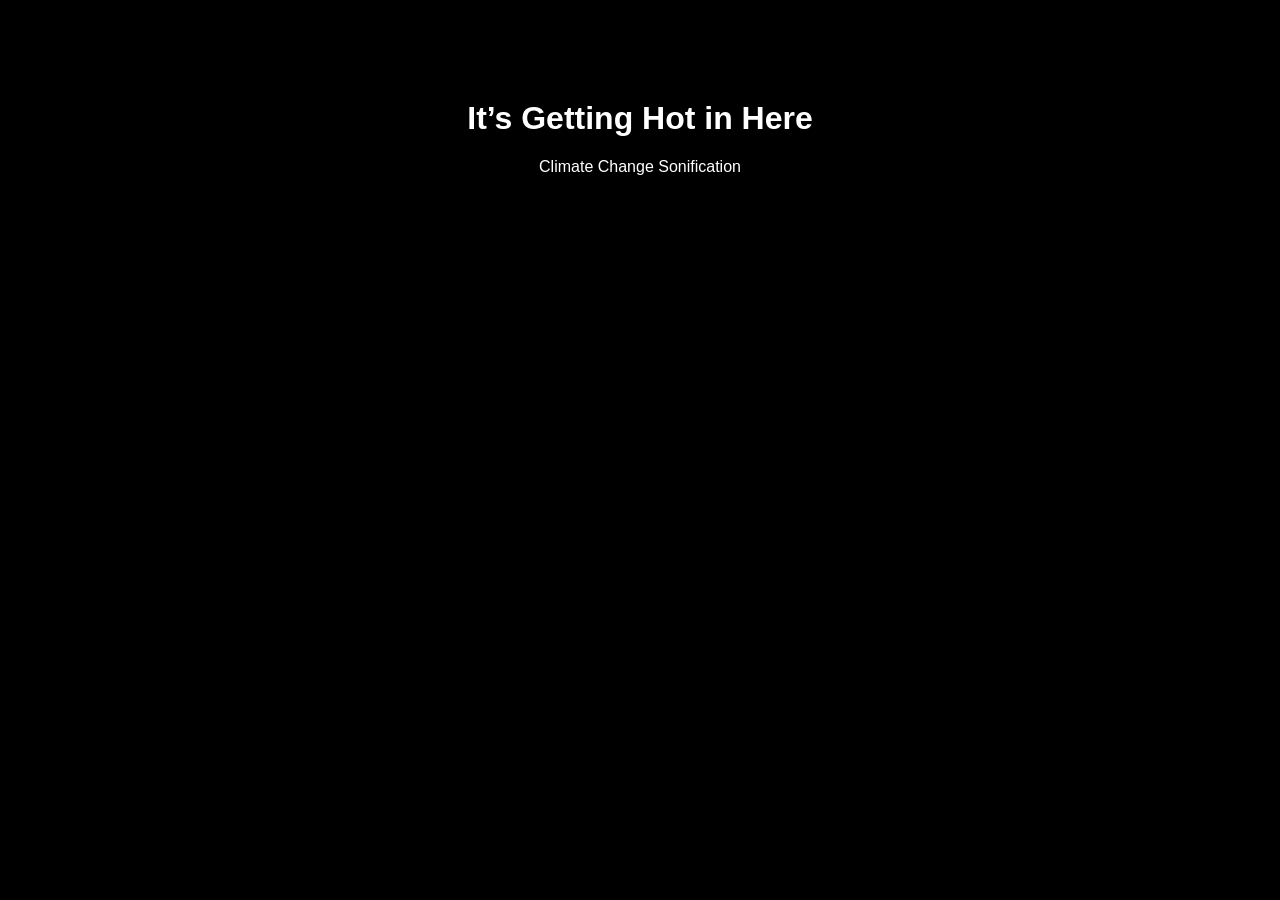
==== climate-sonification/index.html @ 01137c46 "Create index.html" ====
<!DOCTYPE html>
<html>
<head>
  <meta charset="UTF-8">
  <title>Climate Sonification</title>
  <style>
    body {
      background: black;
      color: white;
      font-family: Arial;
      text-align: center;
      margin-top: 100px;
    }
  </style>
</head>
<body>
  <h1>It’s Getting Hot in Here</h1>
  <p>Climate Change Sonification</p>
</body>
</html>
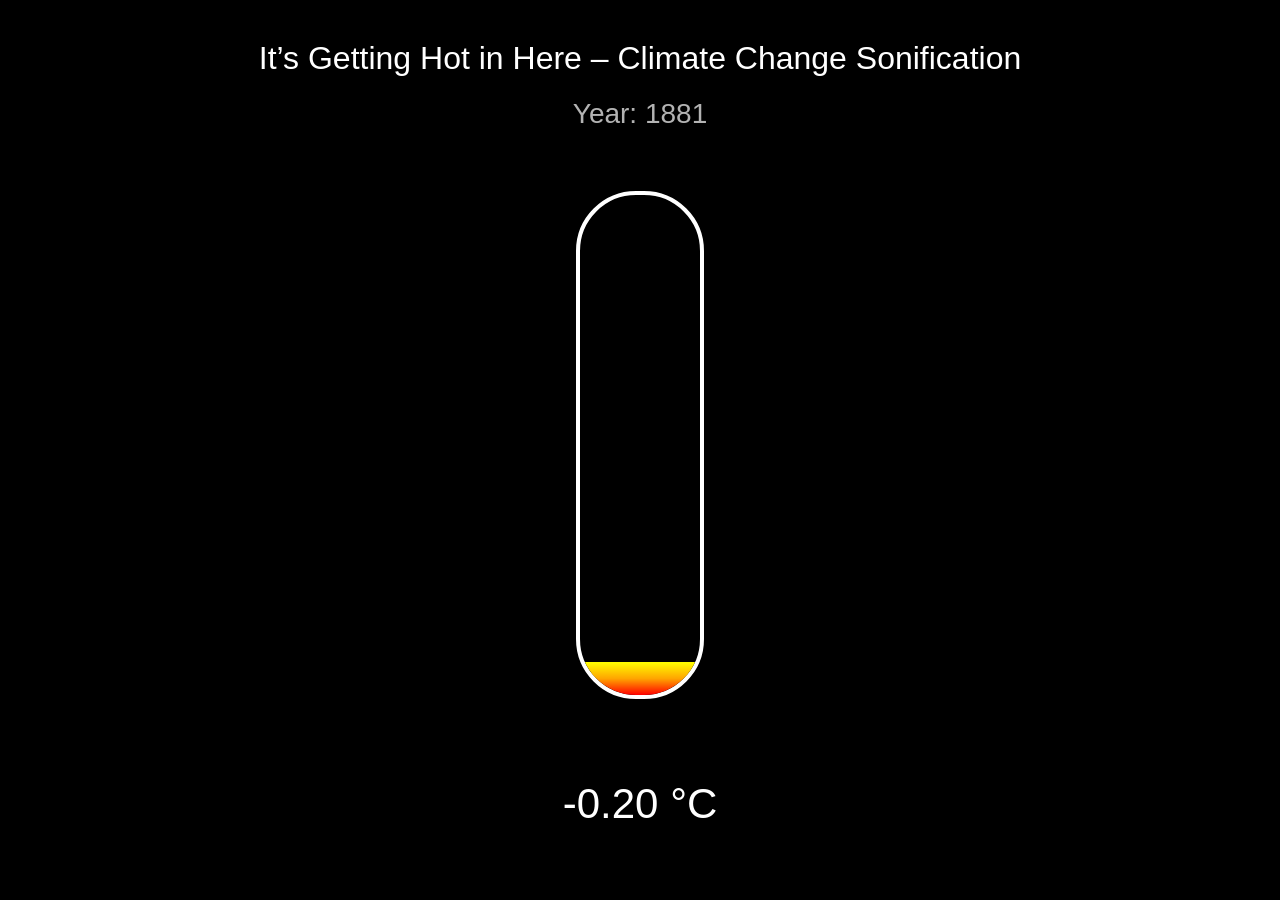
==== commit 23769881: "Update index.html" ====
--- a/climate-sonification/index.html
+++ b/climate-sonification/index.html
@@ -1,20 +1,128 @@
 <!DOCTYPE html>
 <html>
 <head>
-  <meta charset="UTF-8">
-  <title>Climate Sonification</title>
-  <style>
-    body {
-      background: black;
-      color: white;
-      font-family: Arial;
-      text-align: center;
-      margin-top: 100px;
-    }
-  </style>
+<meta charset="UTF-8">
+<title>It’s Getting Hot in Here – Climate Change Sonification</title>
+
+<style>
+body {
+  background: black;
+  color: white;
+  font-family: Arial, sans-serif;
+  text-align: center;
+  margin: 0;
+  overflow: hidden;
+}
+
+h1 {
+  margin-top: 40px;
+  font-weight: 300;
+}
+
+#year {
+  font-size: 28px;
+  margin-top: 10px;
+  opacity: 0.7;
+}
+
+.thermometer-container {
+  height: 70vh;
+  display: flex;
+  justify-content: center;
+  align-items: center;
+}
+
+.thermometer {
+  width: 120px;
+  height: 500px;
+  border: 4px solid white;
+  border-radius: 60px;
+  position: relative;
+  overflow: hidden;
+}
+
+.fill {
+  position: absolute;
+  bottom: 0;
+  width: 100%;
+  background: linear-gradient(to top, red, orange, yellow);
+  height: 0%;
+  transition: height 1s linear;
+}
+
+.value {
+  font-size: 42px;
+  margin-top: 20px;
+}
+</style>
 </head>
+
 <body>
-  <h1>It’s Getting Hot in Here</h1>
-  <p>Climate Change Sonification</p>
+
+<h1>It’s Getting Hot in Here – Climate Change Sonification</h1>
+<div id="year"></div>
+
+<div class="thermometer-container">
+  <div class="thermometer">
+    <div class="fill" id="fill"></div>
+  </div>
+</div>
+
+<div class="value" id="value"></div>
+
+<script>
+
+// Temperaturdaten (vereinfachte Kurve 1880–2080)
+const years = [];
+const temps = [];
+
+for (let y = 1880; y <= 2080; y++) {
+  years.push(y);
+
+  // vereinfachtes Modell
+  let temp;
+  if (y < 1950) {
+    temp = -0.2 + (y - 1880) * 0.003;
+  } else if (y < 2025) {
+    temp = 0.0 + (y - 1950) * 0.015;
+  } else {
+    temp = 1.2 + (y - 2025) * 0.025;
+  }
+
+  temps.push(temp);
+}
+
+let index = 0;
+const fill = document.getElementById("fill");
+const value = document.getElementById("value");
+const yearLabel = document.getElementById("year");
+
+function updateThermometer() {
+
+  const temp = temps[index];
+  const year = years[index];
+
+  // Skalierung: -0.5 bis +4.0 °C
+  const minTemp = -0.5;
+  const maxTemp = 4.0;
+  const percentage = ((temp - minTemp) / (maxTemp - minTemp)) * 100;
+
+  fill.style.height = percentage + "%";
+  value.innerHTML = temp.toFixed(2) + " °C";
+  yearLabel.innerHTML = "Year: " + year;
+
+  index++;
+  if (index >= years.length) {
+    index = 0; // Loop
+  }
+}
+
+// Geschwindigkeit (alle 0.5 Sekunden ein Jahr)
+setInterval(updateThermometer, 500);
+
+updateThermometer();
+
+</script>
+
 </body>
 </html>
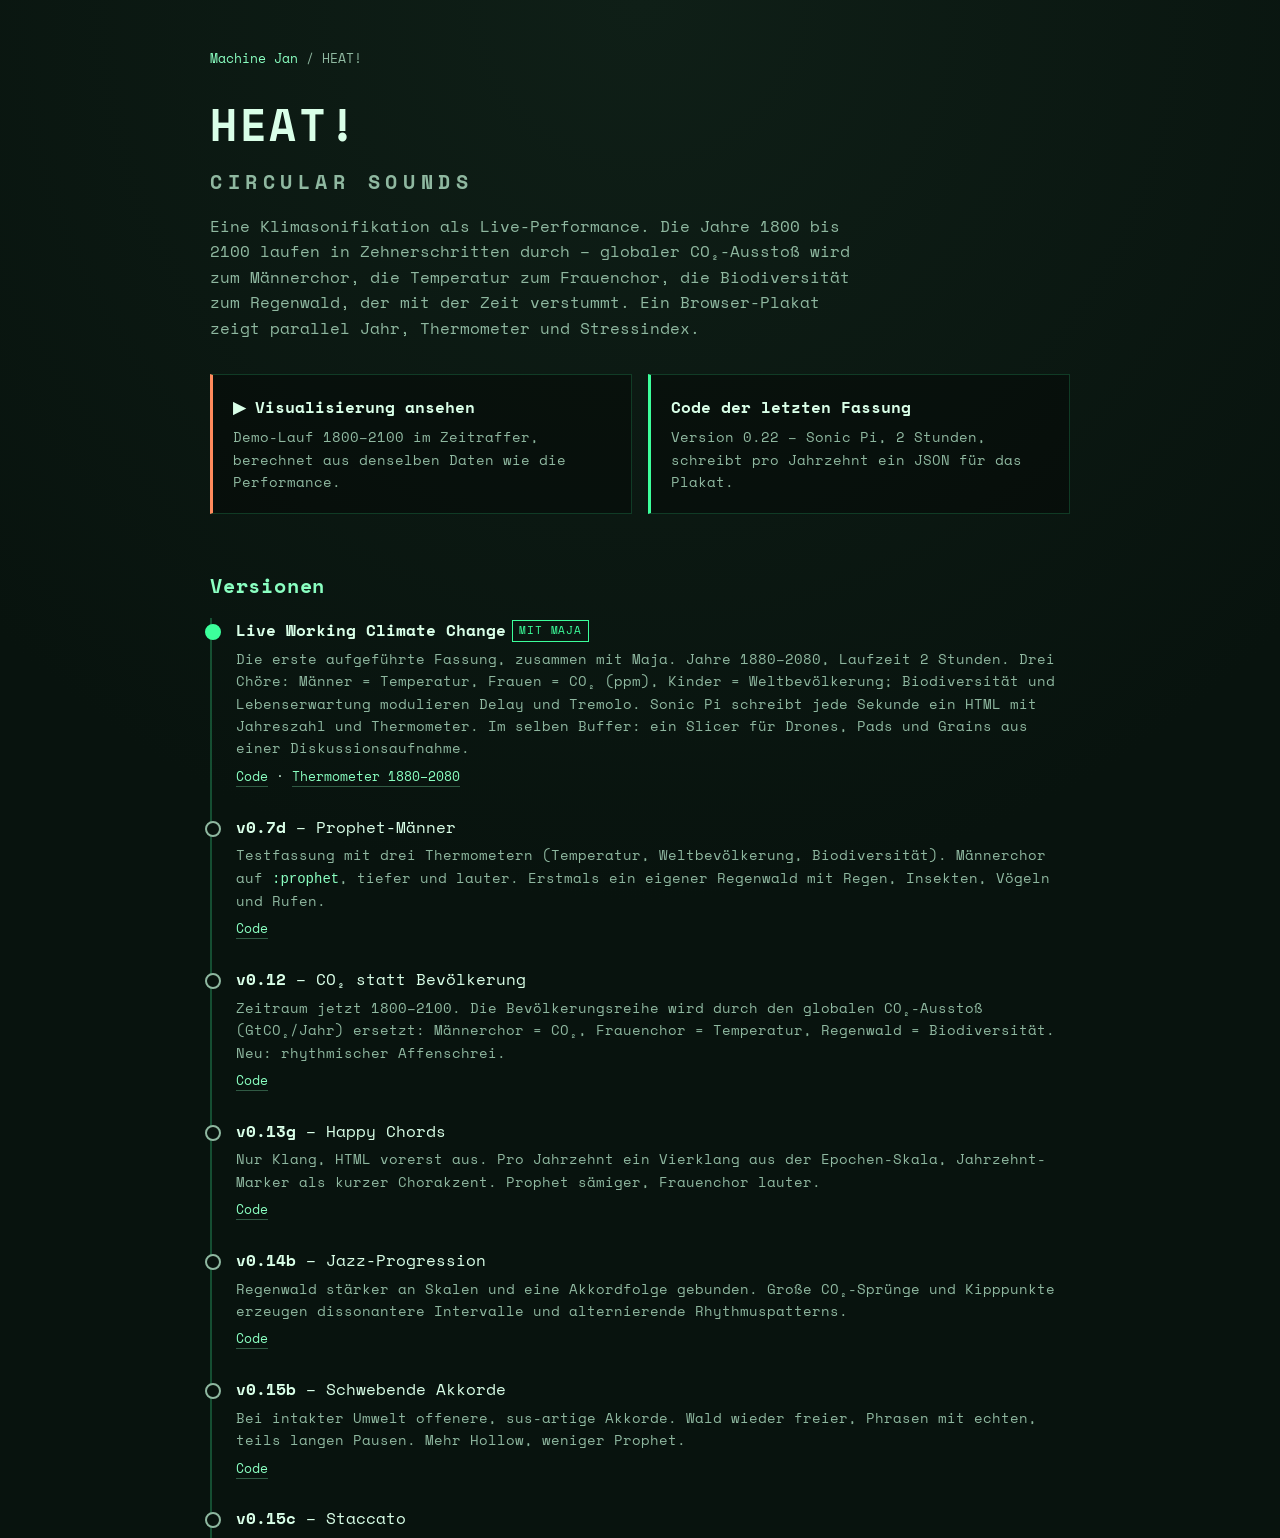
==== commit 48eee889: "Website neu strukturiert: HEAT! mit Versionsverlauf, Regenwald, Startseite - Startseite als Hub (Mac" ====
--- a/climate-sonification/index.html
+++ b/climate-sonification/index.html
@@ -1,128 +1,6 @@
 <!DOCTYPE html>
-<html>
-<head>
-<meta charset="UTF-8">
-<title>It’s Getting Hot in Here – Climate Change Sonification</title>
-
-<style>
-body {
-  background: black;
-  color: white;
-  font-family: Arial, sans-serif;
-  text-align: center;
-  margin: 0;
-  overflow: hidden;
-}
-
-h1 {
-  margin-top: 40px;
-  font-weight: 300;
-}
-
-#year {
-  font-size: 28px;
-  margin-top: 10px;
-  opacity: 0.7;
-}
-
-.thermometer-container {
-  height: 70vh;
-  display: flex;
-  justify-content: center;
-  align-items: center;
-}
-
-.thermometer {
-  width: 120px;
-  height: 500px;
-  border: 4px solid white;
-  border-radius: 60px;
-  position: relative;
-  overflow: hidden;
-}
-
-.fill {
-  position: absolute;
-  bottom: 0;
-  width: 100%;
-  background: linear-gradient(to top, red, orange, yellow);
-  height: 0%;
-  transition: height 1s linear;
-}
-
-.value {
-  font-size: 42px;
-  margin-top: 20px;
-}
-</style>
-</head>
-
-<body>
-
-<h1>It’s Getting Hot in Here – Climate Change Sonification</h1>
-<div id="year"></div>
-
-<div class="thermometer-container">
-  <div class="thermometer">
-    <div class="fill" id="fill"></div>
-  </div>
-</div>
-
-<div class="value" id="value"></div>
-
-<script>
-
-// Temperaturdaten (vereinfachte Kurve 1880–2080)
-const years = [];
-const temps = [];
-
-for (let y = 1880; y <= 2080; y++) {
-  years.push(y);
-
-  // vereinfachtes Modell
-  let temp;
-  if (y < 1950) {
-    temp = -0.2 + (y - 1880) * 0.003;
-  } else if (y < 2025) {
-    temp = 0.0 + (y - 1950) * 0.015;
-  } else {
-    temp = 1.2 + (y - 2025) * 0.025;
-  }
-
-  temps.push(temp);
-}
-
-let index = 0;
-const fill = document.getElementById("fill");
-const value = document.getElementById("value");
-const yearLabel = document.getElementById("year");
-
-function updateThermometer() {
-
-  const temp = temps[index];
-  const year = years[index];
-
-  // Skalierung: -0.5 bis +4.0 °C
-  const minTemp = -0.5;
-  const maxTemp = 4.0;
-  const percentage = ((temp - minTemp) / (maxTemp - minTemp)) * 100;
-
-  fill.style.height = percentage + "%";
-  value.innerHTML = temp.toFixed(2) + " °C";
-  yearLabel.innerHTML = "Year: " + year;
-
-  index++;
-  if (index >= years.length) {
-    index = 0; // Loop
-  }
-}
-
-// Geschwindigkeit (alle 0.5 Sekunden ein Jahr)
-setInterval(updateThermometer, 500);
-
-updateThermometer();
-
-</script>
-
-</body>
-</html>
+<html lang="de"><head><meta charset="UTF-8"><title>Weiterleitung</title>
+<meta http-equiv="refresh" content="0; url=../heat/">
+<link rel="canonical" href="../heat/"></head>
+<body style="background:#08130e;color:#d9ffe8;font-family:monospace;padding:40px">
+Die Seite ist umgezogen: <a style="color:#8affc1" href="../heat/">../heat/</a></body></html>
